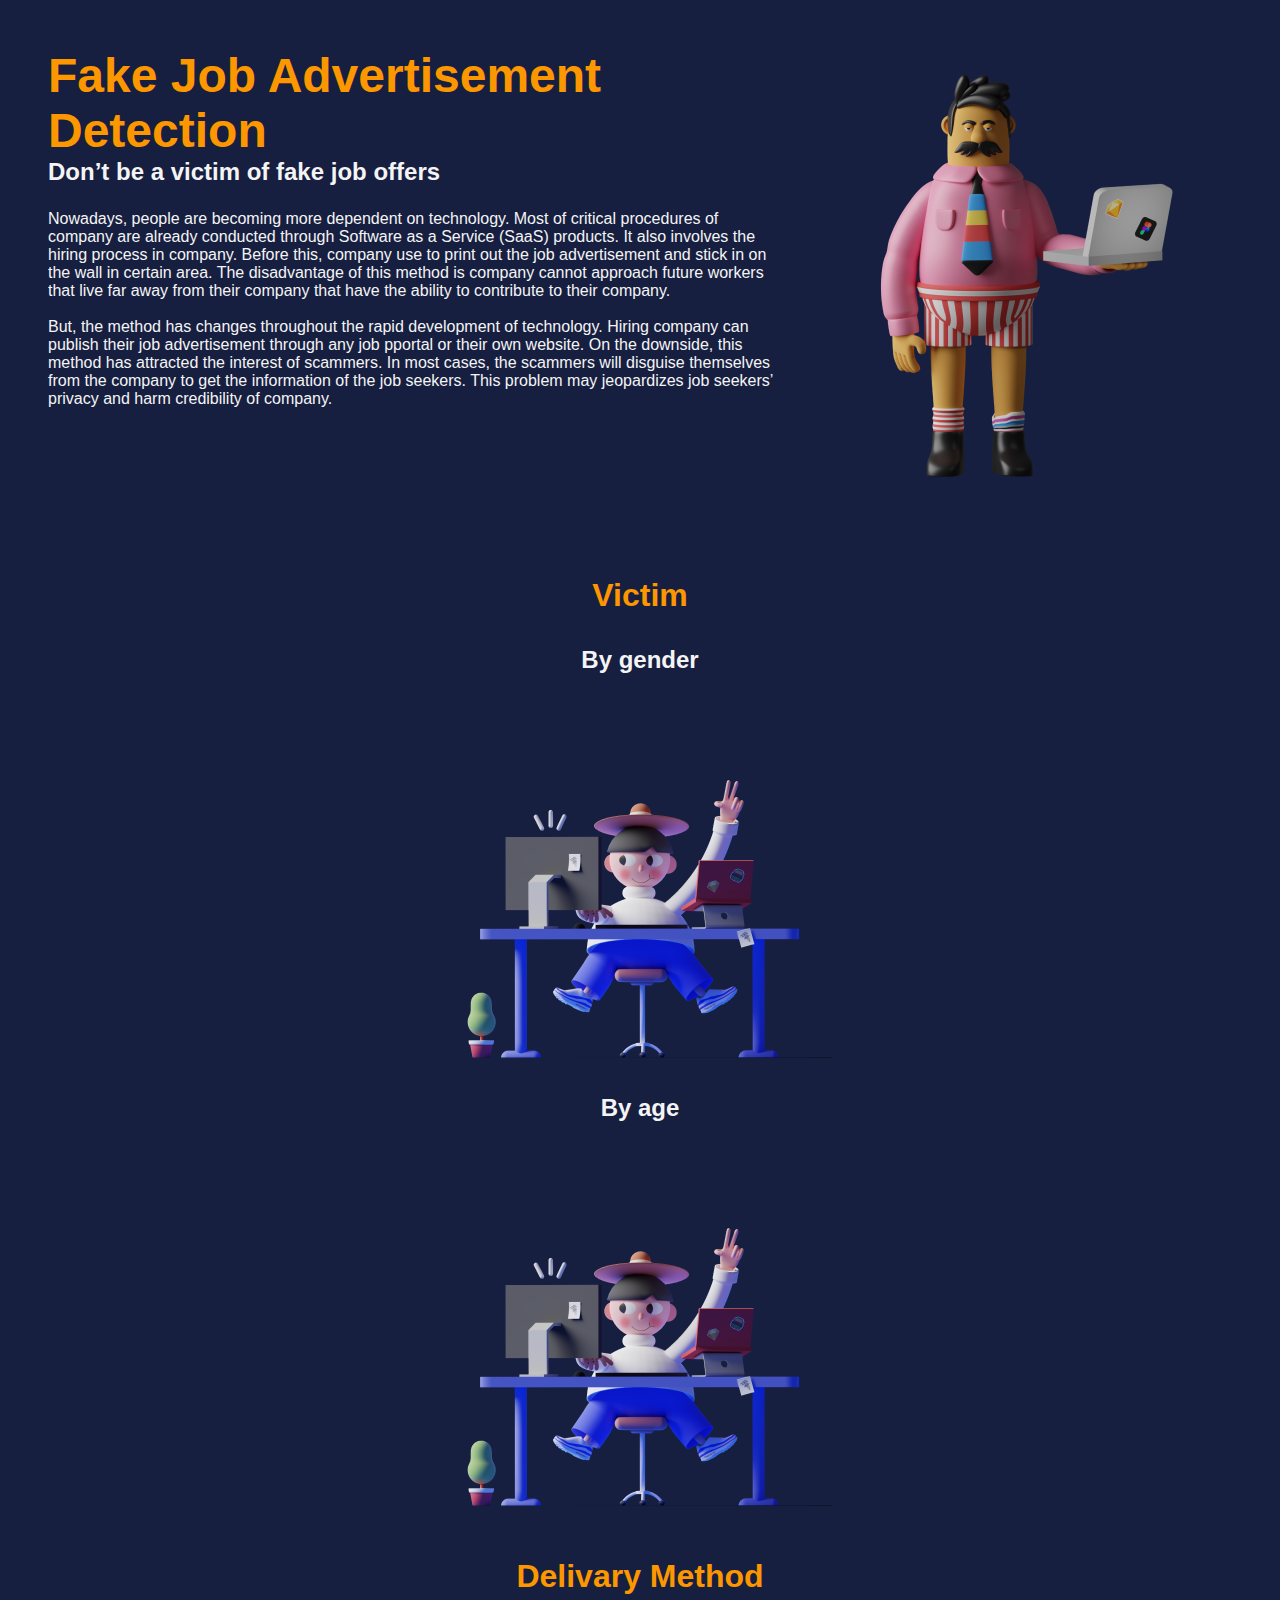
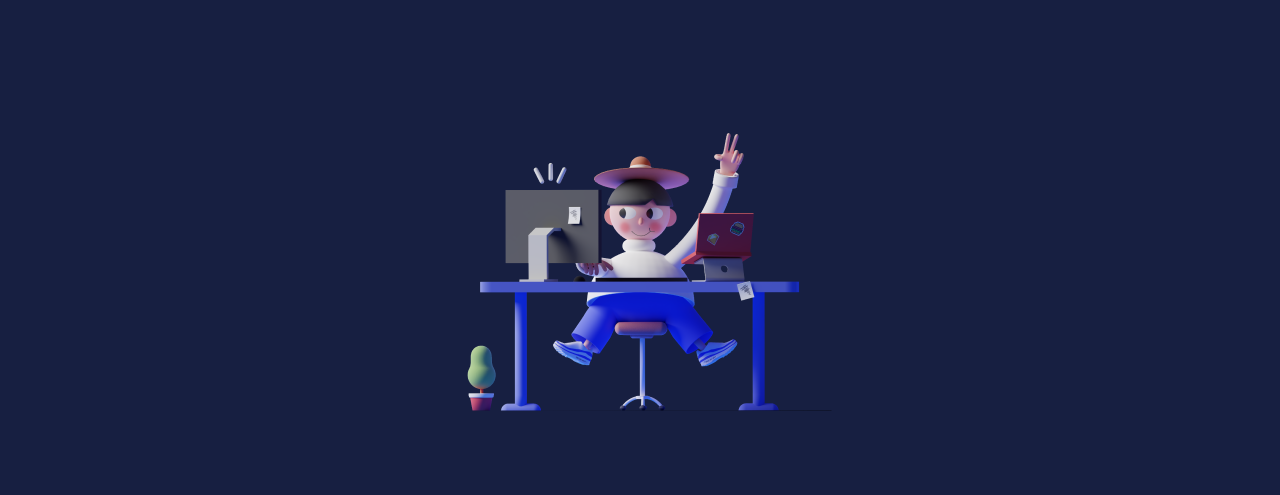
==== try.html @ 25450264 "update ui" ====
<!DOCTYPE html>
<html lang="en">
<head>
  <meta charset="UTF-8">
  <meta name="viewport" content="width=device-width, initial-scale=1.0">
  <link rel="stylesheet" href="try.css">
  <title>ml</title>
</head>
<body>
  <div class="header">
    <div class="wrapper">
      <div class="left-header">
        <h1>Fake Job Advertisement <br>Detection</h1>
        <h2>Don’t be a victim of fake job offers</h2>
        <!-- <img src="./image/Saly-11.png" alt=""> -->
        <p>Nowadays, people are becoming more dependent on technology. Most of critical procedures of company are already conducted through Software as a Service (SaaS) products. It also involves the hiring process in company. Before this, company use to print out the job advertisement and stick in on the wall in certain area. The disadvantage of this method is company cannot approach future workers that live far away from their company that have the ability to contribute to their company. <br><br>
  
          But, the method has changes throughout the rapid development of technology. Hiring company can publish their job advertisement through any job pportal or their own website. On the downside, this method has attracted the interest of scammers. In most cases, the scammers will disguise themselves from the company to get the information of the job seekers. This problem may jeopardizes job seekers’ privacy and harm credibility of company. </p>
      </div>
      <div class="right-header">
        <img src="./image/Saly-11.png" alt="">
        <!-- <img src="./image/Saly-10.png" alt=""> -->
      </div>
    </div>
  </div>

  <div class="ps">
    <div class="content">
      <div class="content-victim">
        <h1>Victim</h1>
        <h2>By gender</h2>
        <img src="./image/Saly-10.png" alt="">
        <h2>By age</h2>
        <img src="./image/Saly-10.png" alt="">
      </div>
      <div class="content-method">
        <h1>Delivary Method</h1>
        <img src="./image/Saly-10.png" alt="">
      </div>
    </div>
  </div>
</body>
</html>
---- try.css ----
:root {
	--primary-color: #FC9700;
  --light-color: #f4f4f4;
  --dark-color:  #25305E;
}

* {
	box-sizing: border-box;
	margin: 0;
	padding: 0;
}

body {
	font-family: 'Inter', sans-serif;
	-webkit-font-smoothing: antialiased;
	background: #171f41;
}

img {
  /* background-color: lightpink; */
  margin-bottom: 2em;
}

.header, .ps {
  margin: 3em;
  justify-content: center;
  align-items: center;
  /* height: 60vh; */
  /* background-color: lightskyblue; */
}

.wrapper {
  display: grid;
  grid-template-columns: repeat(3, 1fr);
}

.left-header {
  grid-column: 1/3;
}

.left-header h1 {
  font-size: 3rem;
  color: var(--primary-color);
}

.left-header h2, p {
  margin-bottom: 1em;
  color: var(--light-color);
}

.content {
  justify-content: center;
  align-items: center;
  text-align: center;
}

.content-victim {
  margin-bottom: 1em;
  justify-content: center;
  align-items: center;
  text-align: center;
  /* background-color: lightpink; */
}

.content h1 {
  color: var(--primary-color);
  font-size: 2em;
  margin-bottom: 1em;
}

.content h2 {
  color: var(--light-color);
  font-size: 1.5em;
  /* margin-left: 1em; */
}
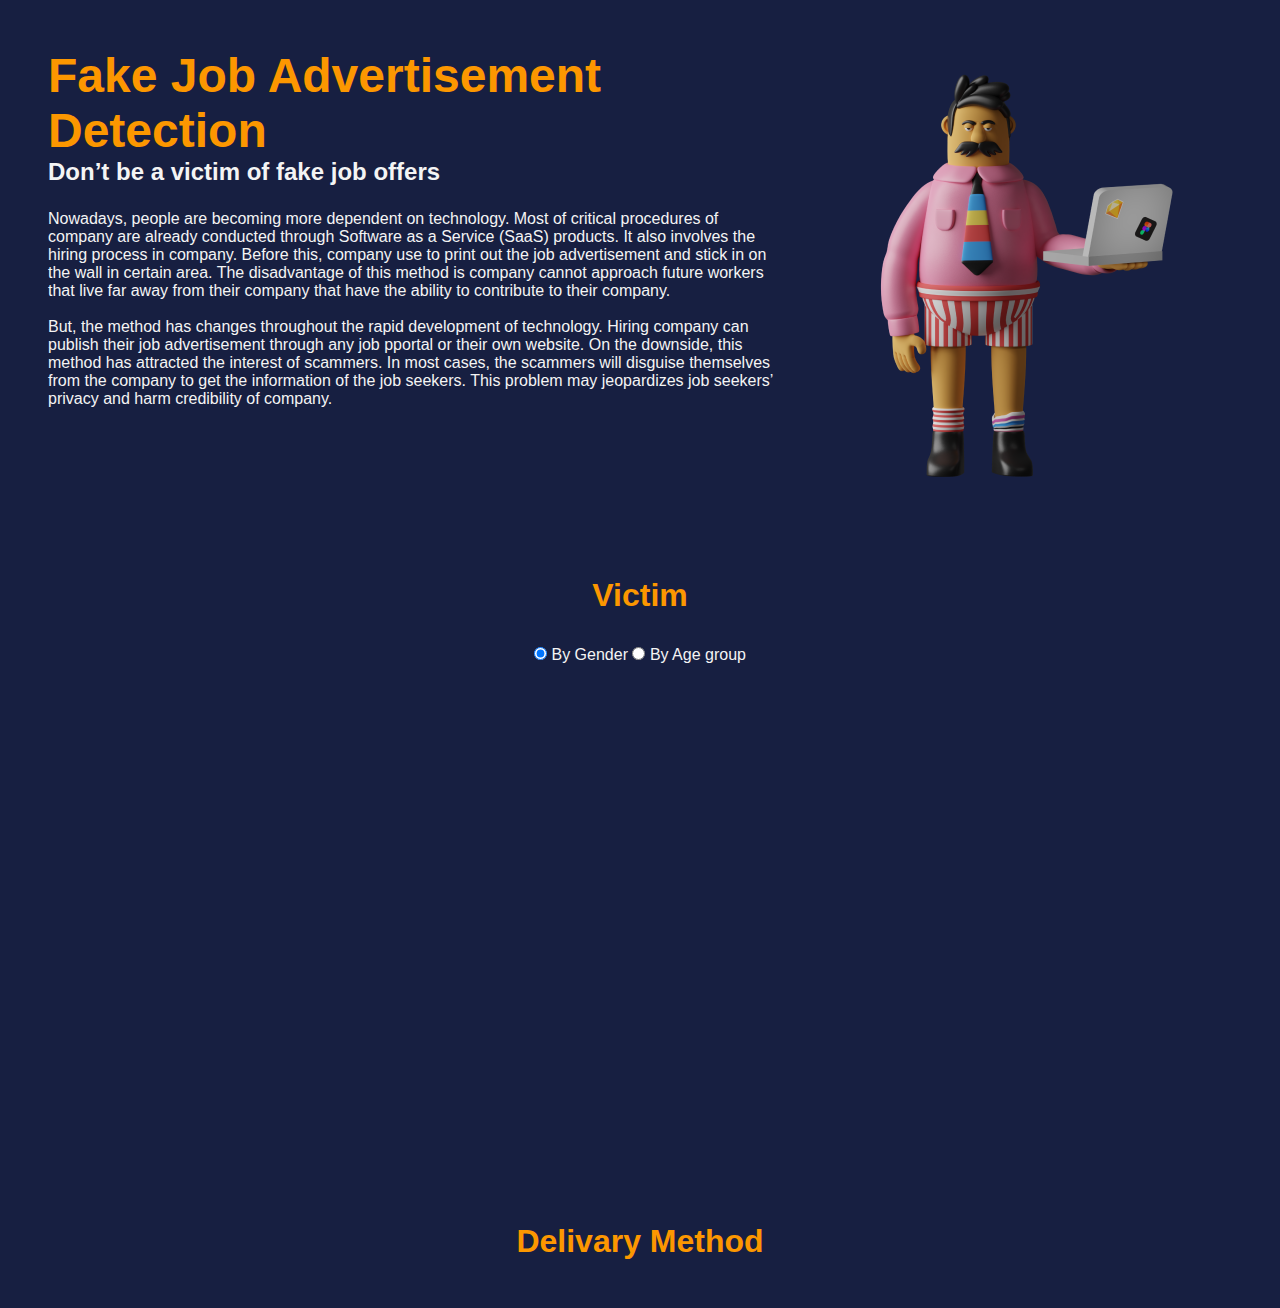
==== commit 3343fc43: "add graph" ====
--- a/try.html
+++ b/try.html
@@ -4,6 +4,8 @@
   <meta charset="UTF-8">
   <meta name="viewport" content="width=device-width, initial-scale=1.0">
   <link rel="stylesheet" href="try.css">
+  <script src="https://d3js.org/d3.v3.min.js"></script>
+  <script src="try.js"></script>
   <title>ml</title>
 </head>
 <body>
@@ -28,14 +30,401 @@
     <div class="content">
       <div class="content-victim">
         <h1>Victim</h1>
-        <h2>By gender</h2>
-        <img src="./image/Saly-10.png" alt="">
-        <h2>By age</h2>
-        <img src="./image/Saly-10.png" alt="">
+        <form>
+          <label><input type="radio" name="dataset" id="dataset" value="total" checked> By Gender</label>
+          <label><input type="radio" name="dataset" id="dataset" value="option1"> By Age group</label>
+          <!-- <label><input type="radio" name="dataset" id="dataset" value="option2"> By Age</label> -->
+        </form>
+        <script>
+          d3.select("input[value=\"total\"]").property("checked", true);
+      
+          var svg = d3.select(".content-victim")
+            .append("svg")
+            .append("g")
+          
+          svg.append("g")
+            .attr("class", "slices");
+          svg.append("g")
+            .attr("class", "labelName");
+          svg.append("g")
+            .attr("class", "labelValue");
+          svg.append("g")
+            .attr("class", "lines");
+          
+          var width = 1350,
+              height = 450,
+              radius = Math.min(width, height) / 2;
+          
+          var pie = d3.layout.pie()
+            .sort(null)
+            .value(function(d) {
+              console.log(d);
+              return d.value;
+            });
+          
+          var arc = d3.svg.arc()
+            .outerRadius(radius * 0.8)
+            .innerRadius(radius * 0.4);
+          
+          var outerArc = d3.svg.arc()
+            .innerRadius(radius * 0.9)
+            .outerRadius(radius * 0.9);
+          
+          var legendRectSize = radius * 0.05;
+          var legendSpacing = radius * 0.02;
+          
+          var div = d3.select("body").append("div").attr("class", "toolTip");
+          
+          svg.attr("transform", "translate(" + width / 2 + "," + height / 2 + ")");
+          
+          var colorRange = d3.scale.category20();
+          var color = d3.scale.ordinal()
+            .range(colorRange.range());
+          
+          
+          datasetTotal = [
+                  {label:"X", value:0.4},
+                  {label:"Female", value:64.4}, 
+                  {label:"Male", value:35.2}
+                  // {label:"Category 4", value:17},
+                  // {label:"Category 5", value:19},
+                  // {label:"Category 6", value:27}
+                  ];
+          
+          datasetOption1 = [
+                  {label:"Under 18", value:2.07}, 
+                  {label:"18 to 24", value:15.86}, 
+                  {label:"25 to 34", value:28.97},
+                  {label:"35 to 44", value:20.69},
+                  {label:"45 to 54", value:15.17},
+                  {label:"55 to 64", value:14.48},
+                  {label:"Over 65", value:2.76}
+                  ];
+          
+          // datasetOption2 = [
+          //     {label:"Category 1", value:10}, 
+          //         {label:"Category 2", value:20}, 
+          //         {label:"Category 3", value:30},
+          //         {label:"Category 4", value:5},
+          //         {label:"Category 5", value:12},
+          //         {label:"Category 6", value:23}
+          //         ];
+          
+          change(datasetTotal);
+          
+          
+          d3.selectAll("input")
+            .on("change", selectDataset);
+            
+          function selectDataset()
+          {
+            var value = this.value;
+            if (value == "total")
+            {
+              change(datasetTotal);
+            }
+            else if (value == "option1")
+            {
+              change(datasetOption1);
+            }
+            // else if (value == "option2")
+            // {
+            //   change(datasetOption2);
+            // }
+          }
+          
+          function change(data) {
+          
+            /* ------- PIE SLICES -------*/
+            var slice = svg.select(".slices").selectAll("path.slice")
+                  .data(pie(data), function(d){ return d.data.label });
+          
+              slice.enter()
+                  .insert("path")
+                  .style("fill", function(d) { return color(d.data.label); })
+                  .style("opacity", 0.7)
+                  .attr("class", "slice");
+          
+              slice
+                  .transition().duration(1000)
+                  .attrTween("d", function(d) {
+                      this._current = this._current || d;
+                      var interpolate = d3.interpolate(this._current, d);
+                      this._current = interpolate(0);
+                      return function(t) {
+                          return arc(interpolate(t));
+                      };
+                  })
+              slice
+                  .on("mousemove", function(d){
+                      div.style("left", d3.event.pageX+10+"px");
+                      div.style("top", d3.event.pageY-25+"px");
+                      div.style("display", "inline-block");
+                      div.html((d.data.label)+"<br>"+(d.data.value)+"%");
+                  });
+              slice
+                  .on("mouseout", function(d){
+                      div.style("display", "none");
+                  });
+          
+              slice.exit()
+                  .remove();
+          
+              var legend = svg.selectAll('.legend')
+                  .data(color.domain())
+                  .enter()
+                  .append('g')
+                  .attr('class', 'legend')
+                  .attr('transform', function(d, i) {
+                      var height = legendRectSize + legendSpacing;
+                      var offset =  height * color.domain().length / 2;
+                      var horz = -3 * legendRectSize;
+                      var vert = i * height - offset;
+                      return 'translate(' + horz + ',' + vert + ')';
+                  });
+          
+              // legend.append('rect')
+              //     .attr('width', legendRectSize)
+              //     .attr('height', legendRectSize)
+              //     .style('fill', color)
+              //     .style('stroke', color);
+          
+              // legend.append('text')
+              //     .attr('x', legendRectSize + legendSpacing)
+              //     .attr('y', legendRectSize - legendSpacing)
+              //     .text(function(d) { return d; })
+              //     .attr("fill", "white");
+                  
+          
+              /* ------- TEXT LABELS -------*/
+          
+              var text = svg.select(".labelName").selectAll("text")
+                  .data(pie(data), function(d){ return d.data.label });
+          
+              text.enter()
+                  .append("text")
+                  .attr("dy", ".35em")
+                  .attr("fill", "white")
+                  .text(function(d) {
+                      return (d.data.label+": "+d.value+"%");
+                  });
+          
+              function midAngle(d){
+                  return d.startAngle + (d.endAngle - d.startAngle)/2;
+              }
+          
+              text
+                  .transition().duration(1000)
+                  .attrTween("transform", function(d) {
+                console.log(d);
+                      this._current = this._current || d;
+                      var interpolate = d3.interpolate(this._current, d);
+                      this._current = interpolate(0);
+                      return function(t) {
+                          var d2 = interpolate(t);
+                          var pos = outerArc.centroid(d2);
+                          pos[0] = radius * (midAngle(d2) < Math.PI ? 1 : -1);
+                          return "translate("+ pos +")";
+                      };
+                  })
+                  .styleTween("text-anchor", function(d){
+                      this._current = this._current || d;
+                      var interpolate = d3.interpolate(this._current, d);
+                      this._current = interpolate(0);
+                      return function(t) {
+                          var d2 = interpolate(t);
+                          return midAngle(d2) < Math.PI ? "start":"end";
+                      };
+                  })
+                  .text(function(d) {
+                      return (d.data.label+": "+d.value+"%");
+                  });
+          
+          
+              text.exit()
+                  .remove();
+          
+              /* ------- SLICE TO TEXT POLYLINES -------*/
+          
+              var polyline = svg.select(".lines").selectAll("polyline")
+                  .data(pie(data), function(d){ return d.data.label });
+          
+              polyline.enter()
+                  .append("polyline");
+          
+              polyline.transition().duration(1000)
+                  .attrTween("points", function(d){
+                      this._current = this._current || d;
+                      var interpolate = d3.interpolate(this._current, d);
+                      this._current = interpolate(0);
+                      return function(t) {
+                          var d2 = interpolate(t);
+                          var pos = outerArc.centroid(d2);
+                          pos[0] = radius * 0.95 * (midAngle(d2) < Math.PI ? 1 : -1);
+                          return [arc.centroid(d2), outerArc.centroid(d2), pos];
+                      };
+                  });
+          
+              polyline.exit()
+                  .remove();
+          };
+      
+        </script>
       </div>
       <div class="content-method">
         <h1>Delivary Method</h1>
-        <img src="./image/Saly-10.png" alt="">
+        <script id='codeExcute'>
+          
+          var url = 'data.csv'
+          
+          d3.csv(url, function(error, data){
+              data.forEach(function (d) {
+                d.report = +d.report;
+              });
+              // console.log(data)
+              var margin = {top: 30, bottom: 50, left: 450, right: 30}, axisPadding = 10;
+              var Width = 500, Height = 300;
+              var svgWidth = Width + margin.left + margin.right,
+                  svgHeight = Height + margin.top + margin.bottom;
+              var maxReport = d3.max(data, function(d){ return d.report; });
+              
+              
+              // define scales and axises
+              var xScale = d3.scale.ordinal()
+                  .domain(data.map(function(d){ return d.method; }))
+                  .rangeBands([0, Width], 0.1);
+              var yScale = d3.scale.linear()
+                  .domain([0, maxReport])
+                  .range([0, Height]);
+              var color = d3.scale.category10();
+              
+              var xAxis = d3.svg.axis()
+                  .scale(xScale)
+                  .tickSize(0,0)
+                  .orient('bottom');
+              var yAxis = d3.svg.axis()
+                  .scale(yScale.copy().domain([maxReport, 0]))
+                  .tickSize(6,0)
+                  .ticks(5)
+                  .orient('left');
+              
+              // create a svg canvas
+              var svg = d3.select('.content-method')
+                  .append('svg')
+                  .attr({width: svgWidth, height: svgHeight})
+              
+              
+              // Drawing for axises
+              var xGroup = svg.append('g')
+                  .attr('class', 'xGroup')
+                  .attr('transform', 'translate(' + [margin.left, margin.top + Height + axisPadding] + ')')
+                  .attr('fill', 'white' );
+              xGroup.call(xAxis);
+              styleAxis(xGroup);
+              var yGroup = svg.append('g')
+                  .attr('class', 'yGroup')
+                  .attr('transform', 'translate(' + [margin.left - axisPadding, margin.top] + ')')
+                  .attr('fill', 'white' );
+              yGroup.call(yAxis);
+              styleAxis(yGroup);
+          
+          
+              // Label layer
+              // var label = svg.append('g')
+              //     .attr('transform', 'translate(' + [margin.left - axisPadding, margin.top] + ')');
+               
+              // label.append('text')
+              //     .text('report [%]')
+              //     .attr('transform', 'rotate(-90)')
+              //     .attr({
+              //         'text-anchor': 'start',
+              //         x: -75,
+              //         y: 20,
+              //     })
+              //     .attr('fill', 'white')
+
+              // label.append('text')
+              //     .text('Bar Chart with Tooltip')
+              //     .attr('transform', 'translate(' + [Width / 2, - margin.top / 2] + ')')
+              //     .attr({
+              //         'text-anchor': 'middle',
+              //         'font-size': '1.5em',
+              //         fill: 'steelblue',
+              //     });
+          
+          
+              // Drawing for graph body
+              var graph = svg.append('g')
+                  .attr('class', 'graph')
+                  .attr('transform', 'translate(' + [margin.left, margin.top + Height] + ')');
+              var bars = graph.selectAll('g')
+                  .data(data)
+                  .enter()
+                  .append('g')
+                  .attr('transform', function(d,i){ return 'translate(' + [xScale(d.method), -1 * yScale(d.report)] + ')'; });
+              bars.append('rect')
+                  .each(function(d,i){
+                      d3.select(this).attr({
+                          fill: color.range()[i],
+                          // fill: 'white',
+                          width: xScale.rangeBand(),
+                          height: yScale(d.report),
+                      })
+                  })
+                  // .on('mouseover', mouseover)
+                  // .on('mousemove', mousemove)
+                  // .on('mouseout', mouseout);
+              
+              bars.append('text')
+              .text(function(d){ return d.report; })
+              .each(function(d,i){
+                  d3.select(this).attr({
+                      // fill: color.range()[i],
+                      fill: 'white',
+                      stroke: 'none',
+                      x: xScale.rangeBand() / 2,
+                      y: -5,
+                      'text-anchor': 'middle',
+                  });
+              })
+              
+              
+              
+              // tooltips
+              // var div = d3.select('.content-method').append('div')
+              //     .attr('class', 'tooltip')
+              //     .style('display', 'none');
+          //     function mouseover(){
+          //         div.style('display', 'inline');
+          //     }
+          //     function mousemove(){
+          //         var d = d3.select(this).data()[0]
+          //         div
+          //             .html(d.age + '<hr/>' + d.report)
+          //             .style('left', (d3.event.pageX - 34) + 'px')
+          //             .style('top', (d3.event.pageY - 12) + 'px');
+          //     }
+          //     function mouseout(){
+          //         div.style('display', 'none');
+          //     }
+           })
+          
+          
+          function styleAxis(axis){
+              // style path
+              axis.select('.domain').attr({
+                  fill: 'none',
+                  stroke: '#888',
+                  'stroke-width': 1
+              });
+              // style tick
+              axis.selectAll('.tick line').attr({
+                  stroke: '#fff',
+                  'stroke-width': 1,
+              })
+          }
+          
+        </script>
       </div>
     </div>
   </div>
--- a/try.css
+++ b/try.css
@@ -19,6 +19,10 @@
 img {
   /* background-color: lightpink; */
   margin-bottom: 2em;
+}
+
+form {
+  margin-bottom: 1em;
 }
 
 .header, .ps {
@@ -48,18 +52,24 @@
   color: var(--light-color);
 }
 
+.ps {
+  /* background-color: lightpink; */
+  justify-content: center;
+  align-items: center;
+  text-align: center;
+  color: var(--light-color);
+}
+
 .content {
   justify-content: center;
   align-items: center;
   text-align: center;
+  /* height: 90vh; */
 }
 
 .content-victim {
-  margin-bottom: 1em;
-  justify-content: center;
-  align-items: center;
-  text-align: center;
-  /* background-color: lightpink; */
+  margin: 1em;
+  height: 70vh;
 }
 
 .content h1 {
@@ -68,12 +78,53 @@
   margin-bottom: 1em;
 }
 
-.content h2 {
+svg {
+	width: 100%;
+  height: 100%;
+}
+
+path.slice{
+	stroke-width:2px;
+}
+
+polyline{
+	opacity: .3;
+  /* stroke: black; */
+  stroke: var(--light-color);
+	stroke-width: 2px;
+	fill: none;
+}
+
+.labelValue
+{
+  font-size: 60%;
+  /* font-size: 3em; */
+  /* opacity: .5; */
   color: var(--light-color);
-  font-size: 1.5em;
-  /* margin-left: 1em; */
+	
+}
+
+.toolTip {
+    /* font-family: "Helvetica Neue", Helvetica, Arial, sans-serif; */
+    /* position: absolute; */
+    display: none;
+    width: auto;
+    height: auto;
+    background: none repeat scroll 0 0 white;
+    border: 0 none;
+    border-radius: 8px 8px 8px 8px;
+    box-shadow: -3px 3px 15px #888888;
+    color: black;
+    font-size: 12px;
+    padding: 5px;
+    text-align: center;
+}
+text {
+  font-size: 12px;
+  color: #FC9700;
 }
 
 
 
 
+
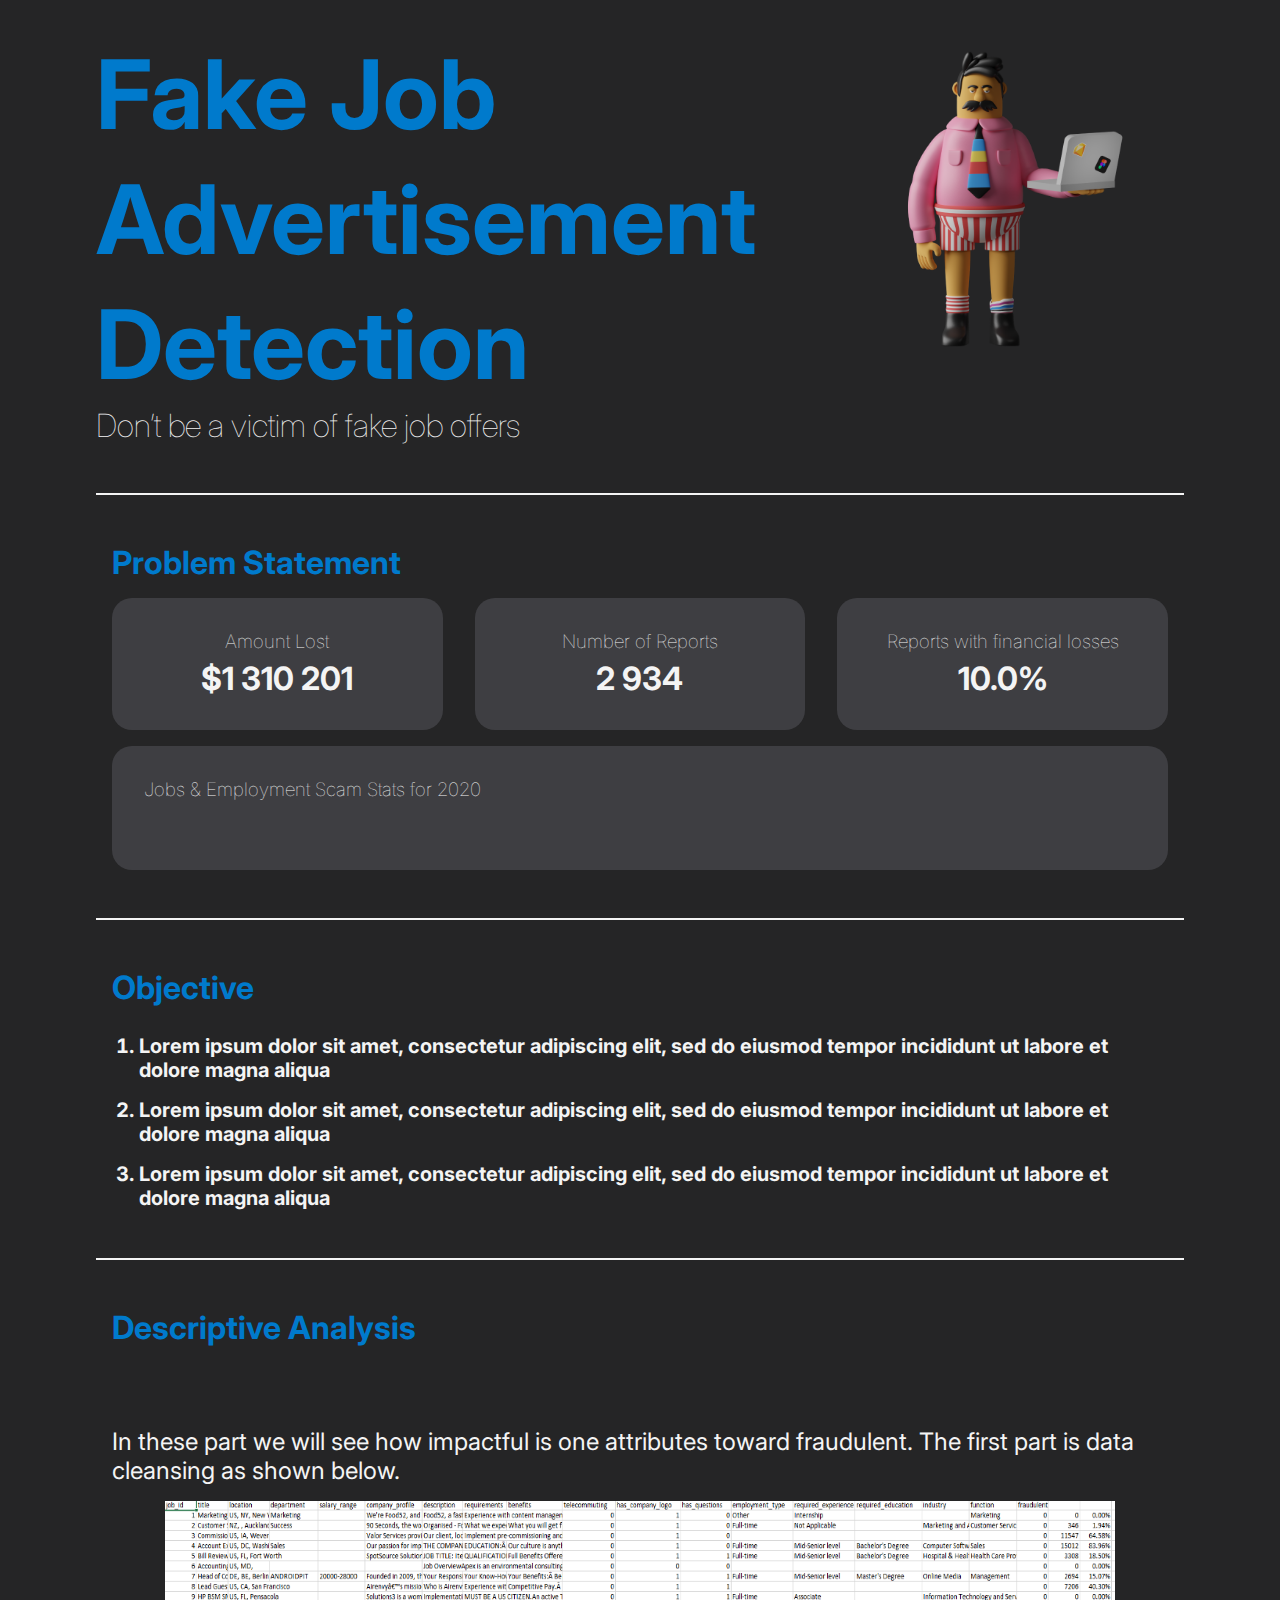
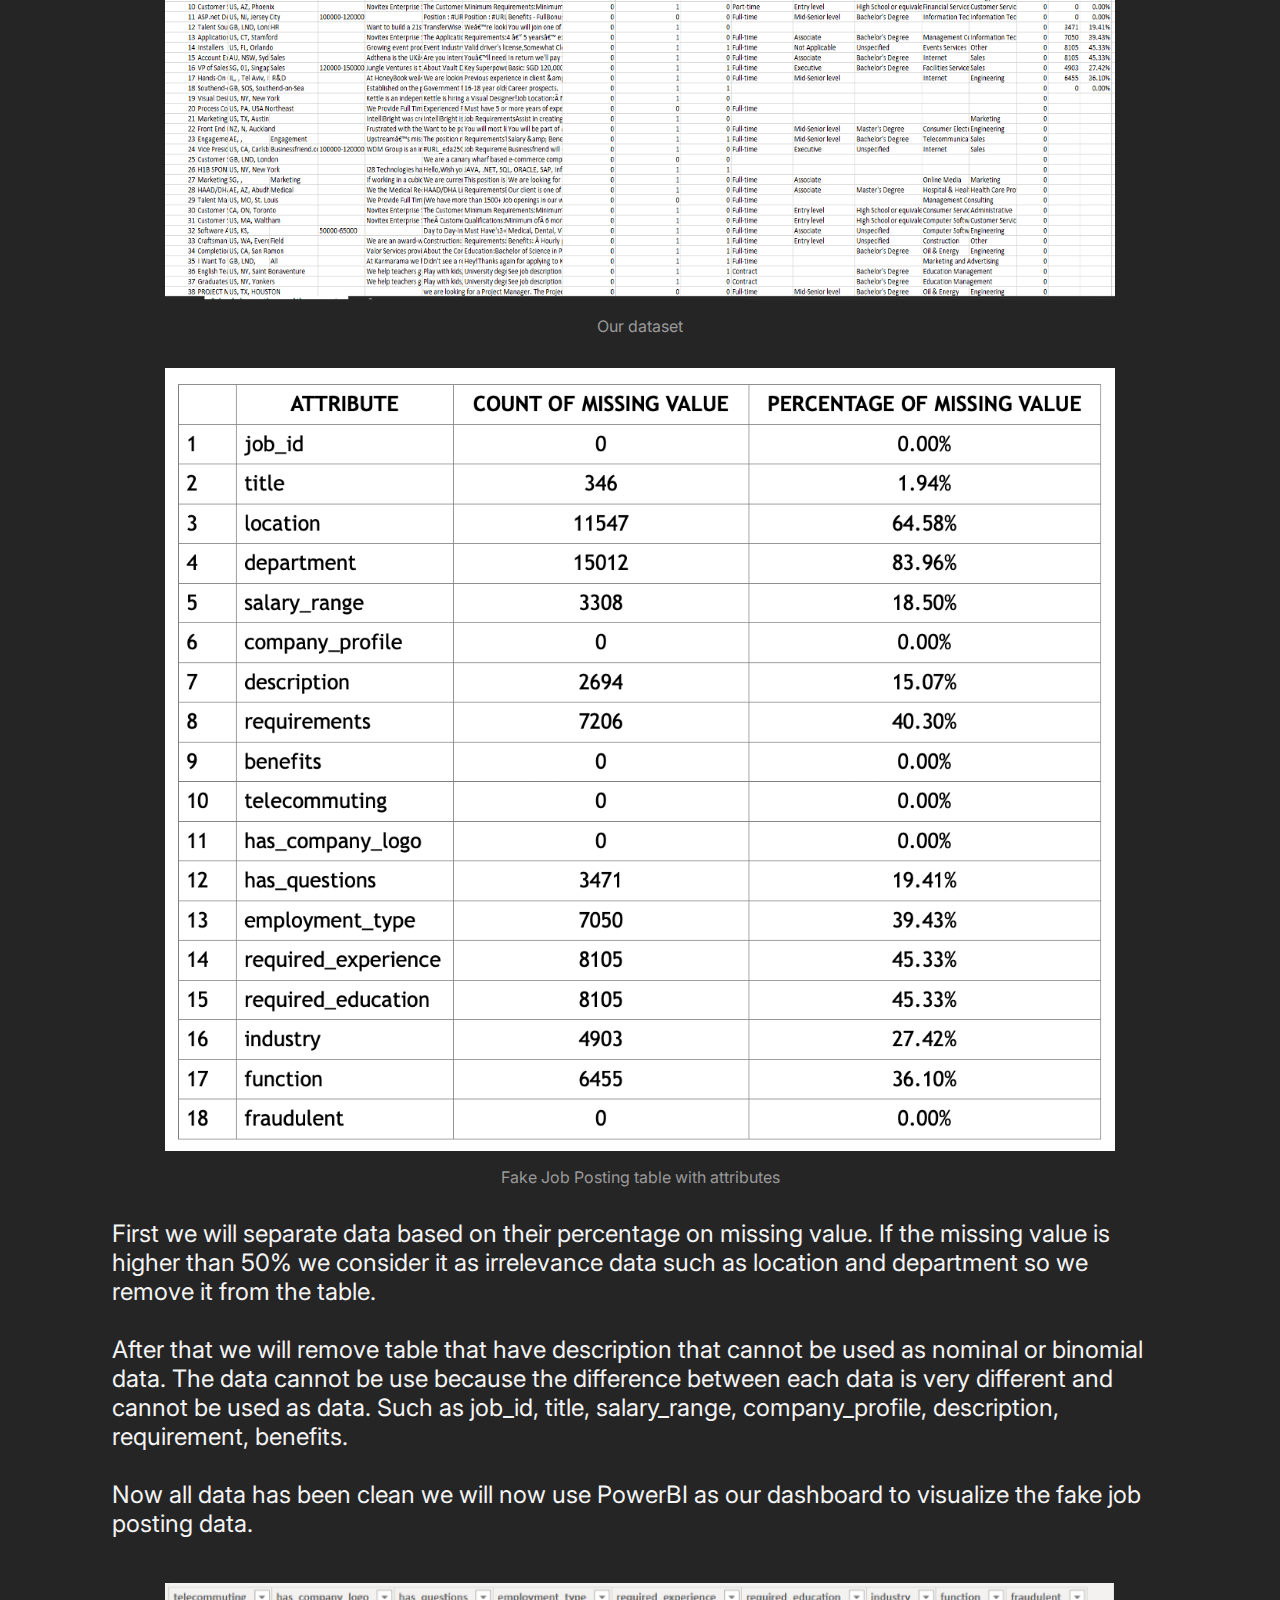
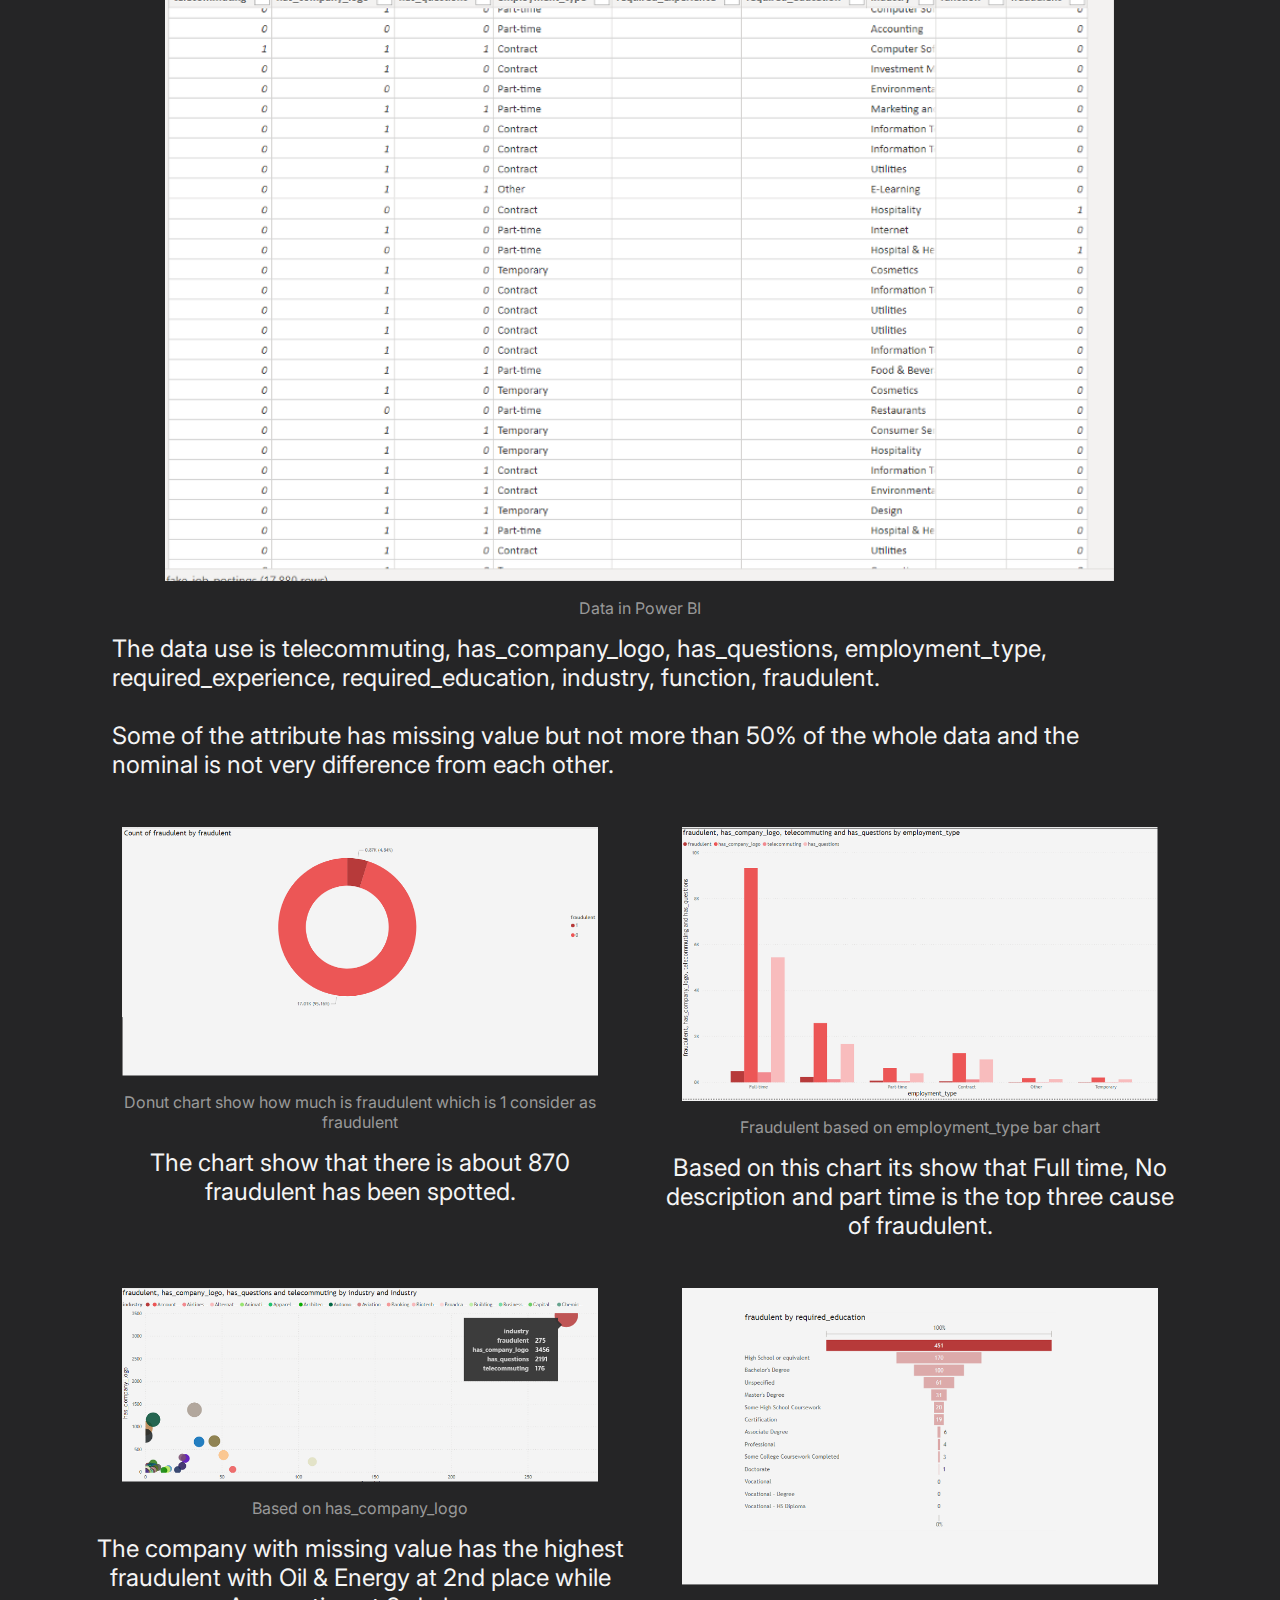
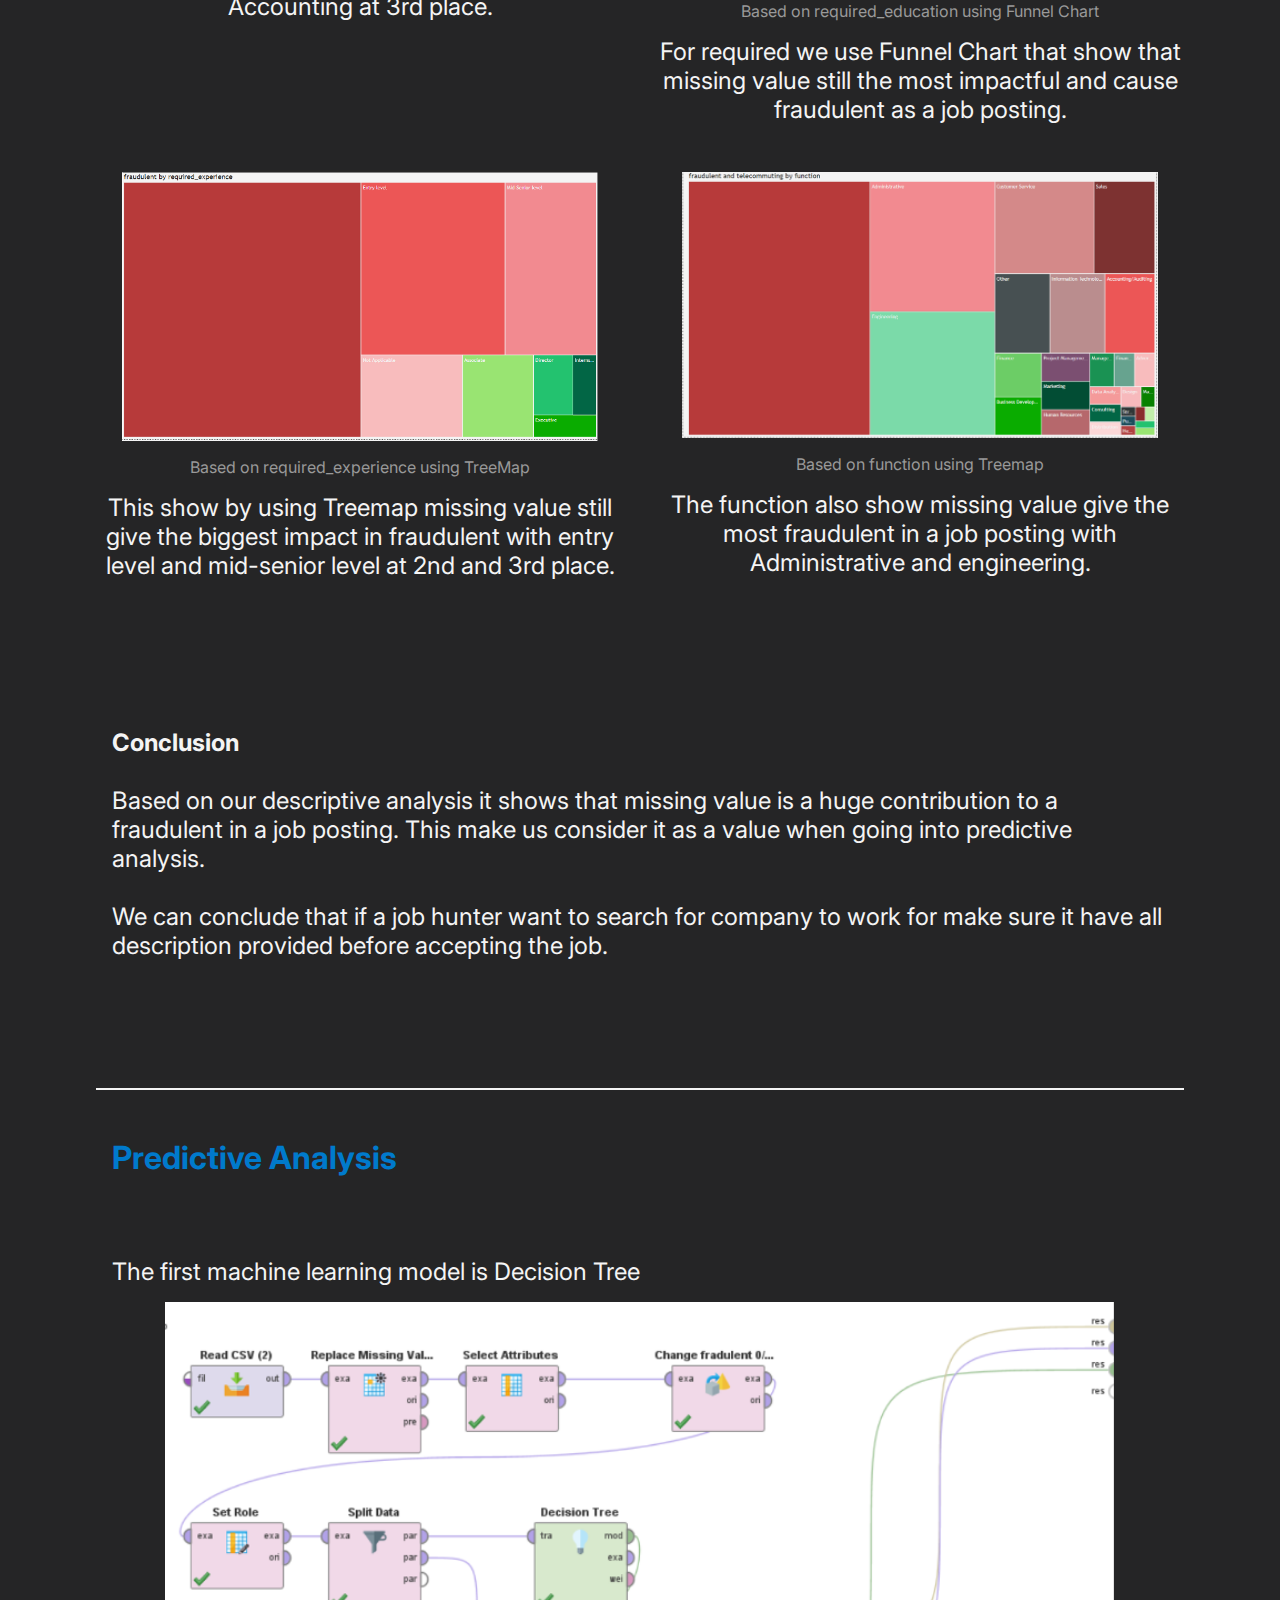
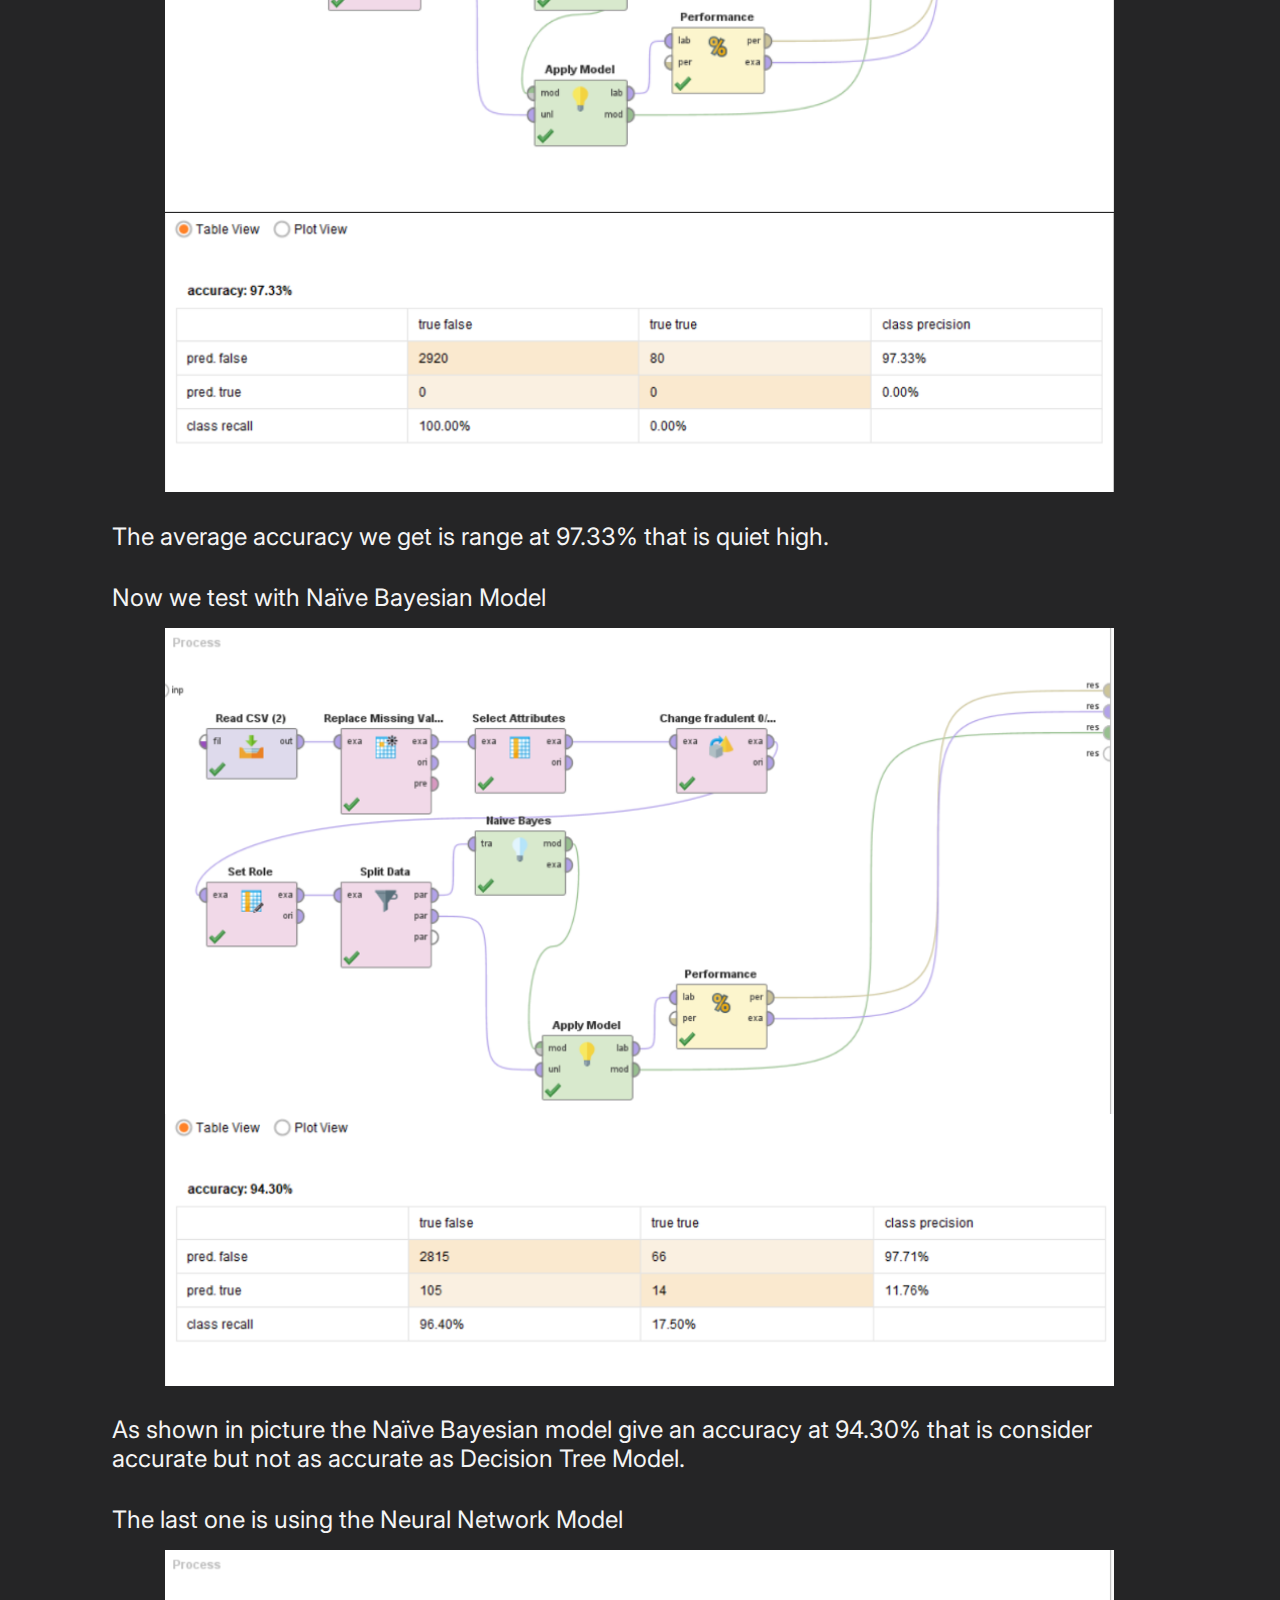
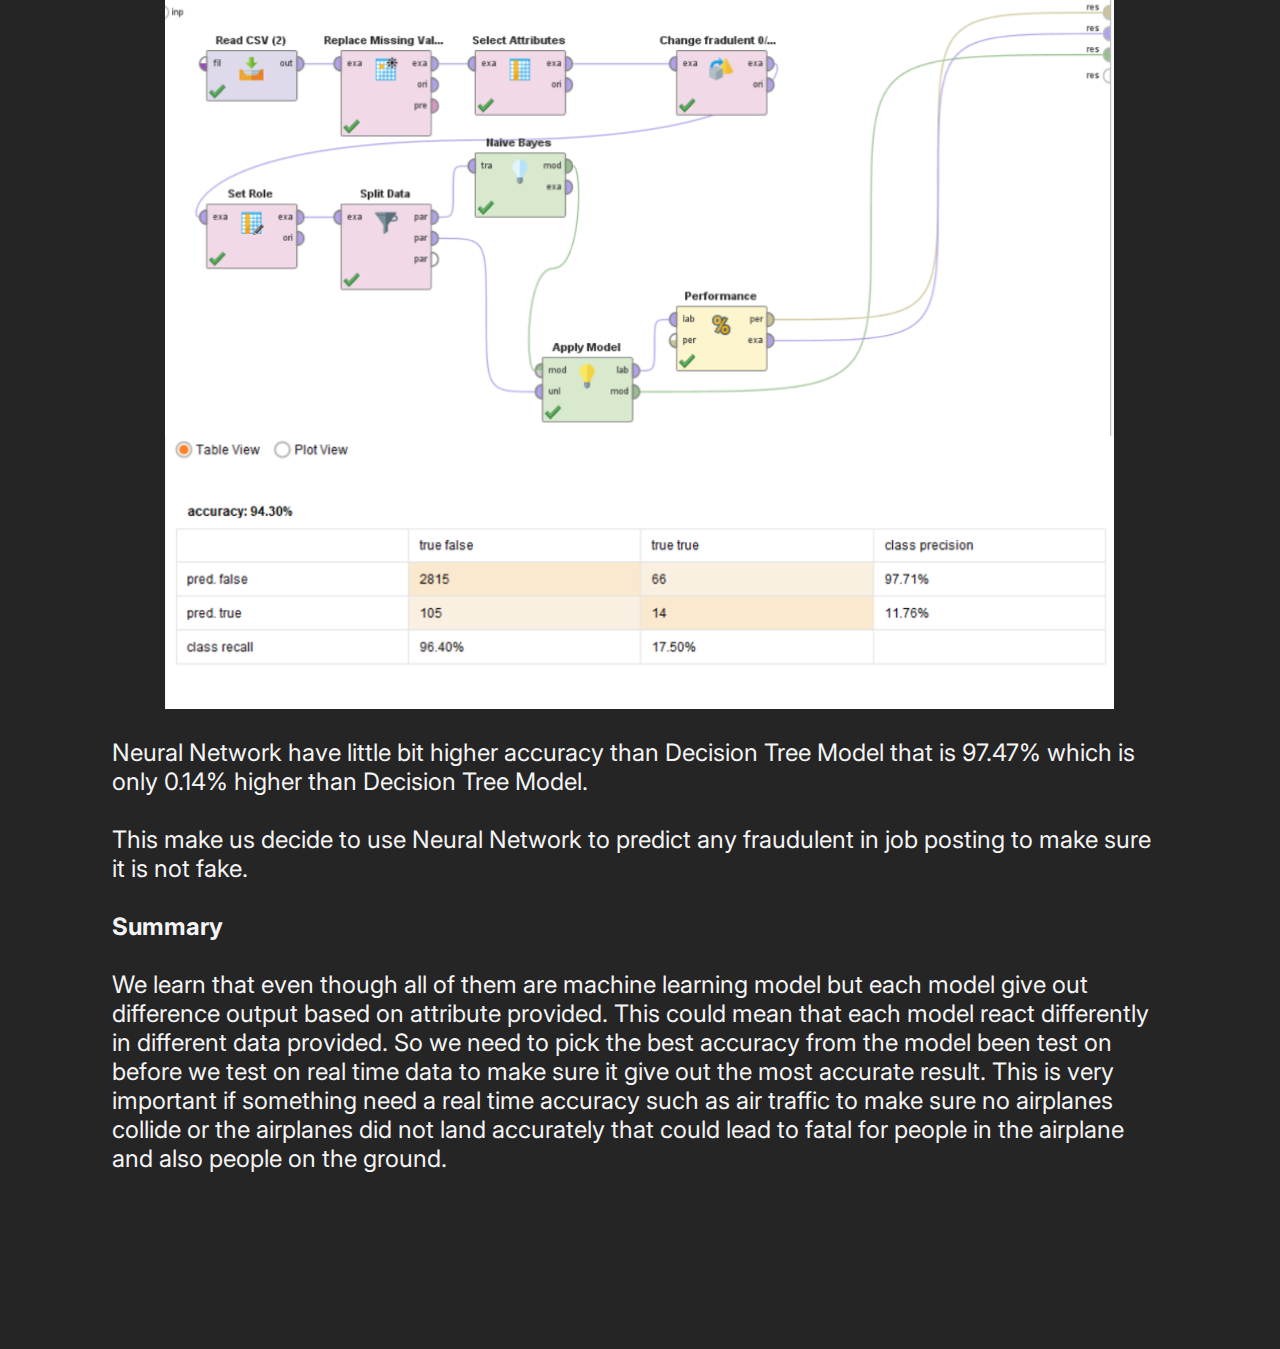
==== commit aed3a6fe: "new ui" ====
--- a/try.html
+++ b/try.html
@@ -3,430 +3,252 @@
 <head>
   <meta charset="UTF-8">
   <meta name="viewport" content="width=device-width, initial-scale=1.0">
+  <link rel="preconnect" href="https://fonts.gstatic.com">
+  <link href="https://fonts.googleapis.com/css2?family=Inter:wght@200;400&display=swap" rel="stylesheet">
+  <script src="https://d3js.org/d3.v3.min.js" charset="utf-8"></script>
   <link rel="stylesheet" href="try.css">
-  <script src="https://d3js.org/d3.v3.min.js"></script>
   <script src="try.js"></script>
   <title>ml</title>
 </head>
 <body>
-  <div class="header">
+  <div class="container">
     <div class="wrapper">
       <div class="left-header">
         <h1>Fake Job Advertisement <br>Detection</h1>
         <h2>Don’t be a victim of fake job offers</h2>
-        <!-- <img src="./image/Saly-11.png" alt=""> -->
-        <p>Nowadays, people are becoming more dependent on technology. Most of critical procedures of company are already conducted through Software as a Service (SaaS) products. It also involves the hiring process in company. Before this, company use to print out the job advertisement and stick in on the wall in certain area. The disadvantage of this method is company cannot approach future workers that live far away from their company that have the ability to contribute to their company. <br><br>
-  
-          But, the method has changes throughout the rapid development of technology. Hiring company can publish their job advertisement through any job pportal or their own website. On the downside, this method has attracted the interest of scammers. In most cases, the scammers will disguise themselves from the company to get the information of the job seekers. This problem may jeopardizes job seekers’ privacy and harm credibility of company. </p>
       </div>
       <div class="right-header">
         <img src="./image/Saly-11.png" alt="">
-        <!-- <img src="./image/Saly-10.png" alt=""> -->
-      </div>
-    </div>
+      </div>
+    </div>
+
+    <div class="line"></div>
+
+    <div class="ps">
+      <h1>Problem Statement</h1>
+    </div>
+    
+    <div class="ps-content">
+      <div class="content1">
+        <h3>Amount Lost</h3>
+        <h2>$1 310 201</h2>
+      </div>
+      <div class="content2">
+        <h3>Number of Reports</h3>
+        <h2>2 934</h2>
+      </div>
+      <div class="content3">
+        <h3>Reports with financial losses</h3>
+        <h2>10.0%</h2>
+      </div>
+    </div>
+
+    <div class="content4">
+      <h3>Jobs & Employment Scam Stats for 2020</h3>
+        <div id='vis-container'></div>
+    </div>
+
+    <div class="line"></div>
+
+    <div class="obj">
+      <h1>Objective</h1>
+      <ol>
+        <h2><li>Lorem ipsum dolor sit amet, consectetur adipiscing elit, sed do eiusmod tempor incididunt ut labore et dolore magna aliqua</li></h2><br>
+        <h2><li>Lorem ipsum dolor sit amet, consectetur adipiscing elit, sed do eiusmod tempor incididunt ut labore et dolore magna aliqua</li></h2><br>
+        <h2><li>Lorem ipsum dolor sit amet, consectetur adipiscing elit, sed do eiusmod tempor incididunt ut labore et dolore magna aliqua</li></h2>
+      </ol>
+    </div>
+
+    <div class="line"></div>
+
+    <div class="ml">
+      <h1>Descriptive Analysis</h1>
+    </div>
+
+    <!-- <section class="tabs">
+			<div class="option">
+				<div id="tab-1" class="tab-item tab-border">
+					<p class="hide-sm">Dataset Description</p>
+				</div>
+				<div id="tab-1" class="tab-item tab-border">
+					<p class="hide-sm">Descriptive Analysis</p>
+				</div>
+				<div id="tab-2" class="tab-item">
+					<p class="hide-sm">Predictive Analysis</p>
+				</div>
+			</div>
+    </section> -->
+    
+    <section class="tab-content">
+			<div class="option">
+
+				<!-- Tab Content 1 -->
+				<div id="tab-2-content" class="tab-content-item show">
+					<div class="tab-2-content-top">
+						<div>
+							<p class="text-lg">
+								In these part we will see how impactful is one attributes toward fraudulent. The first part is data cleansing as shown below.
+							</p>
+							<img src="./image/1.png" />
+							<p class="text-dark">
+								Our dataset
+							</p>
+						</div>
+
+						<div>
+							<img src="./image/2.png" alt="" />
+							<p class="text-dark">
+								Fake Job Posting table with attributes
+							</p>
+						</div>
+
+						<div>
+              <p class="text-lg">
+                First we will separate data based on their percentage on missing value. If the missing value is higher than 50% we consider it as irrelevance data such as location and department so we remove it from the table. <br><br>
+                After that we will remove table that have description that cannot be used as nominal or binomial data. The data cannot be use because the difference between each data is very different and cannot be used as data. Such as job_id, title, salary_range, company_profile, description, requirement, benefits.<br><br>
+                Now all data has been clean we will now use PowerBI as our dashboard to visualize the fake job posting data.<br><br>
+              </p>
+              <img src="./image/3.png" alt="" />
+							<p class="text-dark">
+								Data in Power BI
+							</p>
+              <p class="text-lg">
+                The data use is telecommuting, has_company_logo, has_questions, employment_type, required_experience, required_education, industry, function, fraudulent. <br><br>
+                Some of the attribute has missing value but not more than 50% of the whole data and the nominal is not very difference from each other.
+              </p>
+						</div>
+						
+					</div>
+
+					<div class="tab-2-content-bottom">
+
+            <div>
+							<img src="./image/4.png" alt="" />
+							<p class="text-dark">
+								Donut chart show how much is fraudulent which is 1 consider as fraudulent
+              </p>
+              <p class="text-lg">
+                The chart show that there is about 870 fraudulent has been spotted.
+              </p>
+            </div>
+            <div>
+							<img src="./image/5.png" alt="" />
+							<p class="text-dark">
+                Fraudulent based on employment_type bar chart
+              </p>
+              <p class="text-lg">
+                Based on this chart its show that Full time, No description and part time is the top three cause of fraudulent.
+              </p>
+            </div>
+            <div>
+							<img src="./image/6.png" alt="" />
+							<p class="text-dark">
+                Based on has_company_logo
+              </p>
+              <p class="text-lg">
+                The company with missing value has the highest fraudulent with Oil & Energy at 2nd place while Accounting at 3rd place.
+              </p>
+            </div>
+            <div>
+							<img src="./image/7.png" alt="" />
+							<p class="text-dark">
+                Based on required_education using Funnel Chart
+              </p>
+              <p class="text-lg">
+                For required we use Funnel Chart that show that missing value still the most impactful and cause fraudulent as a job posting.
+              </p>
+            </div>
+            <div>
+							<img src="./image/8.png" alt="" />
+							<p class="text-dark">
+                Based on required_experience using TreeMap
+              </p>
+              <p class="text-lg">
+                This show by using Treemap missing value still give the biggest impact in fraudulent with entry level and mid-senior level at 2nd and 3rd place.
+              </p>
+            </div>
+            <div>
+							<img src="./image/9.png" alt="" />
+							<p class="text-dark">
+                Based on function using Treemap
+              </p>
+              <p class="text-lg">
+                The function also show missing value give the most fraudulent in a job posting with Administrative and engineering.
+              </p>
+            </div>
+					</div>
+
+					<div class="tab-2-content-top">
+						<div>
+							<p class="text-lg">
+								<br><br><br><br><b>Conclusion</b><br><br>
+								Based on our descriptive analysis it shows that missing value is a huge contribution to a fraudulent in a job posting. This make us consider it as a value when going into predictive analysis.<br><br>
+								We can conclude that if a job hunter want to search for company to work for make sure it have all description provided before accepting the job. 
+							</p>
+					</div>
+				</div>
+				
+		</section>
+		<div class="line"></div>
+
+    <div class="ml">
+      <h1>Predictive Analysis</h1>
+		</div>
+		
+    <section class="tab-content">
+			<div class="option">
+
+				<!-- Tab Content 1 -->
+				<div id="tab-2-content" class="tab-content-item show">
+					<div class="tab-2-content-top">
+						<div>
+							<p class="text-lg">
+								The first machine learning model is Decision Tree 
+							</p>
+							<img src="./image/10.png" />
+							<img src="./image/11.png" />
+							<p class="text-lg">
+								<br>The average accuracy we get is range at 97.33% that is quiet high.
+							</p>
+						</div>
+
+						<div>
+							<p class="text-lg">
+								Now we test with Naïve Bayesian Model 
+							</p>
+							<img src="./image/12.png" />
+							<img src="./image/13.png" />
+							<p class="text-lg">
+								<br>As shown in picture the Naïve Bayesian model give an accuracy at 94.30% that is consider accurate but not as accurate as Decision Tree Model.
+							</p>
+						</div>
+
+						<div>
+							<p class="text-lg">
+								The last one is using the Neural Network Model  
+							</p>
+							<img src="./image/12.png" />
+							<img src="./image/13.png" />
+							<p class="text-lg">
+								<br>Neural Network have little bit higher accuracy than Decision Tree Model that is 97.47% which is only 0.14% higher than Decision Tree Model.<br><br>
+
+								This make us decide to use Neural Network to predict any fraudulent in job posting to make sure it is not fake.<br><br>
+
+								<b>Summary</b><br><br>
+
+								We learn that even though all of them are machine learning model but each model give out difference output based on attribute provided. This could mean that each model react differently in different data provided. So we need to pick the best accuracy from the model been test on before we test on real time data to make sure it give out the most accurate result. This is very important if something need a real time accuracy such as air traffic to make sure no airplanes collide or the airplanes did not land accurately that could lead to fatal for people in the airplane and also people on the ground.
+							</p>
+						</div>
+						
+					</div>
+
+				</div>
+				
+		</section>
+
   </div>
 
-  <div class="ps">
-    <div class="content">
-      <div class="content-victim">
-        <h1>Victim</h1>
-        <form>
-          <label><input type="radio" name="dataset" id="dataset" value="total" checked> By Gender</label>
-          <label><input type="radio" name="dataset" id="dataset" value="option1"> By Age group</label>
-          <!-- <label><input type="radio" name="dataset" id="dataset" value="option2"> By Age</label> -->
-        </form>
-        <script>
-          d3.select("input[value=\"total\"]").property("checked", true);
-      
-          var svg = d3.select(".content-victim")
-            .append("svg")
-            .append("g")
-          
-          svg.append("g")
-            .attr("class", "slices");
-          svg.append("g")
-            .attr("class", "labelName");
-          svg.append("g")
-            .attr("class", "labelValue");
-          svg.append("g")
-            .attr("class", "lines");
-          
-          var width = 1350,
-              height = 450,
-              radius = Math.min(width, height) / 2;
-          
-          var pie = d3.layout.pie()
-            .sort(null)
-            .value(function(d) {
-              console.log(d);
-              return d.value;
-            });
-          
-          var arc = d3.svg.arc()
-            .outerRadius(radius * 0.8)
-            .innerRadius(radius * 0.4);
-          
-          var outerArc = d3.svg.arc()
-            .innerRadius(radius * 0.9)
-            .outerRadius(radius * 0.9);
-          
-          var legendRectSize = radius * 0.05;
-          var legendSpacing = radius * 0.02;
-          
-          var div = d3.select("body").append("div").attr("class", "toolTip");
-          
-          svg.attr("transform", "translate(" + width / 2 + "," + height / 2 + ")");
-          
-          var colorRange = d3.scale.category20();
-          var color = d3.scale.ordinal()
-            .range(colorRange.range());
-          
-          
-          datasetTotal = [
-                  {label:"X", value:0.4},
-                  {label:"Female", value:64.4}, 
-                  {label:"Male", value:35.2}
-                  // {label:"Category 4", value:17},
-                  // {label:"Category 5", value:19},
-                  // {label:"Category 6", value:27}
-                  ];
-          
-          datasetOption1 = [
-                  {label:"Under 18", value:2.07}, 
-                  {label:"18 to 24", value:15.86}, 
-                  {label:"25 to 34", value:28.97},
-                  {label:"35 to 44", value:20.69},
-                  {label:"45 to 54", value:15.17},
-                  {label:"55 to 64", value:14.48},
-                  {label:"Over 65", value:2.76}
-                  ];
-          
-          // datasetOption2 = [
-          //     {label:"Category 1", value:10}, 
-          //         {label:"Category 2", value:20}, 
-          //         {label:"Category 3", value:30},
-          //         {label:"Category 4", value:5},
-          //         {label:"Category 5", value:12},
-          //         {label:"Category 6", value:23}
-          //         ];
-          
-          change(datasetTotal);
-          
-          
-          d3.selectAll("input")
-            .on("change", selectDataset);
-            
-          function selectDataset()
-          {
-            var value = this.value;
-            if (value == "total")
-            {
-              change(datasetTotal);
-            }
-            else if (value == "option1")
-            {
-              change(datasetOption1);
-            }
-            // else if (value == "option2")
-            // {
-            //   change(datasetOption2);
-            // }
-          }
-          
-          function change(data) {
-          
-            /* ------- PIE SLICES -------*/
-            var slice = svg.select(".slices").selectAll("path.slice")
-                  .data(pie(data), function(d){ return d.data.label });
-          
-              slice.enter()
-                  .insert("path")
-                  .style("fill", function(d) { return color(d.data.label); })
-                  .style("opacity", 0.7)
-                  .attr("class", "slice");
-          
-              slice
-                  .transition().duration(1000)
-                  .attrTween("d", function(d) {
-                      this._current = this._current || d;
-                      var interpolate = d3.interpolate(this._current, d);
-                      this._current = interpolate(0);
-                      return function(t) {
-                          return arc(interpolate(t));
-                      };
-                  })
-              slice
-                  .on("mousemove", function(d){
-                      div.style("left", d3.event.pageX+10+"px");
-                      div.style("top", d3.event.pageY-25+"px");
-                      div.style("display", "inline-block");
-                      div.html((d.data.label)+"<br>"+(d.data.value)+"%");
-                  });
-              slice
-                  .on("mouseout", function(d){
-                      div.style("display", "none");
-                  });
-          
-              slice.exit()
-                  .remove();
-          
-              var legend = svg.selectAll('.legend')
-                  .data(color.domain())
-                  .enter()
-                  .append('g')
-                  .attr('class', 'legend')
-                  .attr('transform', function(d, i) {
-                      var height = legendRectSize + legendSpacing;
-                      var offset =  height * color.domain().length / 2;
-                      var horz = -3 * legendRectSize;
-                      var vert = i * height - offset;
-                      return 'translate(' + horz + ',' + vert + ')';
-                  });
-          
-              // legend.append('rect')
-              //     .attr('width', legendRectSize)
-              //     .attr('height', legendRectSize)
-              //     .style('fill', color)
-              //     .style('stroke', color);
-          
-              // legend.append('text')
-              //     .attr('x', legendRectSize + legendSpacing)
-              //     .attr('y', legendRectSize - legendSpacing)
-              //     .text(function(d) { return d; })
-              //     .attr("fill", "white");
-                  
-          
-              /* ------- TEXT LABELS -------*/
-          
-              var text = svg.select(".labelName").selectAll("text")
-                  .data(pie(data), function(d){ return d.data.label });
-          
-              text.enter()
-                  .append("text")
-                  .attr("dy", ".35em")
-                  .attr("fill", "white")
-                  .text(function(d) {
-                      return (d.data.label+": "+d.value+"%");
-                  });
-          
-              function midAngle(d){
-                  return d.startAngle + (d.endAngle - d.startAngle)/2;
-              }
-          
-              text
-                  .transition().duration(1000)
-                  .attrTween("transform", function(d) {
-                console.log(d);
-                      this._current = this._current || d;
-                      var interpolate = d3.interpolate(this._current, d);
-                      this._current = interpolate(0);
-                      return function(t) {
-                          var d2 = interpolate(t);
-                          var pos = outerArc.centroid(d2);
-                          pos[0] = radius * (midAngle(d2) < Math.PI ? 1 : -1);
-                          return "translate("+ pos +")";
-                      };
-                  })
-                  .styleTween("text-anchor", function(d){
-                      this._current = this._current || d;
-                      var interpolate = d3.interpolate(this._current, d);
-                      this._current = interpolate(0);
-                      return function(t) {
-                          var d2 = interpolate(t);
-                          return midAngle(d2) < Math.PI ? "start":"end";
-                      };
-                  })
-                  .text(function(d) {
-                      return (d.data.label+": "+d.value+"%");
-                  });
-          
-          
-              text.exit()
-                  .remove();
-          
-              /* ------- SLICE TO TEXT POLYLINES -------*/
-          
-              var polyline = svg.select(".lines").selectAll("polyline")
-                  .data(pie(data), function(d){ return d.data.label });
-          
-              polyline.enter()
-                  .append("polyline");
-          
-              polyline.transition().duration(1000)
-                  .attrTween("points", function(d){
-                      this._current = this._current || d;
-                      var interpolate = d3.interpolate(this._current, d);
-                      this._current = interpolate(0);
-                      return function(t) {
-                          var d2 = interpolate(t);
-                          var pos = outerArc.centroid(d2);
-                          pos[0] = radius * 0.95 * (midAngle(d2) < Math.PI ? 1 : -1);
-                          return [arc.centroid(d2), outerArc.centroid(d2), pos];
-                      };
-                  });
-          
-              polyline.exit()
-                  .remove();
-          };
-      
-        </script>
-      </div>
-      <div class="content-method">
-        <h1>Delivary Method</h1>
-        <script id='codeExcute'>
-          
-          var url = 'data.csv'
-          
-          d3.csv(url, function(error, data){
-              data.forEach(function (d) {
-                d.report = +d.report;
-              });
-              // console.log(data)
-              var margin = {top: 30, bottom: 50, left: 450, right: 30}, axisPadding = 10;
-              var Width = 500, Height = 300;
-              var svgWidth = Width + margin.left + margin.right,
-                  svgHeight = Height + margin.top + margin.bottom;
-              var maxReport = d3.max(data, function(d){ return d.report; });
-              
-              
-              // define scales and axises
-              var xScale = d3.scale.ordinal()
-                  .domain(data.map(function(d){ return d.method; }))
-                  .rangeBands([0, Width], 0.1);
-              var yScale = d3.scale.linear()
-                  .domain([0, maxReport])
-                  .range([0, Height]);
-              var color = d3.scale.category10();
-              
-              var xAxis = d3.svg.axis()
-                  .scale(xScale)
-                  .tickSize(0,0)
-                  .orient('bottom');
-              var yAxis = d3.svg.axis()
-                  .scale(yScale.copy().domain([maxReport, 0]))
-                  .tickSize(6,0)
-                  .ticks(5)
-                  .orient('left');
-              
-              // create a svg canvas
-              var svg = d3.select('.content-method')
-                  .append('svg')
-                  .attr({width: svgWidth, height: svgHeight})
-              
-              
-              // Drawing for axises
-              var xGroup = svg.append('g')
-                  .attr('class', 'xGroup')
-                  .attr('transform', 'translate(' + [margin.left, margin.top + Height + axisPadding] + ')')
-                  .attr('fill', 'white' );
-              xGroup.call(xAxis);
-              styleAxis(xGroup);
-              var yGroup = svg.append('g')
-                  .attr('class', 'yGroup')
-                  .attr('transform', 'translate(' + [margin.left - axisPadding, margin.top] + ')')
-                  .attr('fill', 'white' );
-              yGroup.call(yAxis);
-              styleAxis(yGroup);
-          
-          
-              // Label layer
-              // var label = svg.append('g')
-              //     .attr('transform', 'translate(' + [margin.left - axisPadding, margin.top] + ')');
-               
-              // label.append('text')
-              //     .text('report [%]')
-              //     .attr('transform', 'rotate(-90)')
-              //     .attr({
-              //         'text-anchor': 'start',
-              //         x: -75,
-              //         y: 20,
-              //     })
-              //     .attr('fill', 'white')
-
-              // label.append('text')
-              //     .text('Bar Chart with Tooltip')
-              //     .attr('transform', 'translate(' + [Width / 2, - margin.top / 2] + ')')
-              //     .attr({
-              //         'text-anchor': 'middle',
-              //         'font-size': '1.5em',
-              //         fill: 'steelblue',
-              //     });
-          
-          
-              // Drawing for graph body
-              var graph = svg.append('g')
-                  .attr('class', 'graph')
-                  .attr('transform', 'translate(' + [margin.left, margin.top + Height] + ')');
-              var bars = graph.selectAll('g')
-                  .data(data)
-                  .enter()
-                  .append('g')
-                  .attr('transform', function(d,i){ return 'translate(' + [xScale(d.method), -1 * yScale(d.report)] + ')'; });
-              bars.append('rect')
-                  .each(function(d,i){
-                      d3.select(this).attr({
-                          fill: color.range()[i],
-                          // fill: 'white',
-                          width: xScale.rangeBand(),
-                          height: yScale(d.report),
-                      })
-                  })
-                  // .on('mouseover', mouseover)
-                  // .on('mousemove', mousemove)
-                  // .on('mouseout', mouseout);
-              
-              bars.append('text')
-              .text(function(d){ return d.report; })
-              .each(function(d,i){
-                  d3.select(this).attr({
-                      // fill: color.range()[i],
-                      fill: 'white',
-                      stroke: 'none',
-                      x: xScale.rangeBand() / 2,
-                      y: -5,
-                      'text-anchor': 'middle',
-                  });
-              })
-              
-              
-              
-              // tooltips
-              // var div = d3.select('.content-method').append('div')
-              //     .attr('class', 'tooltip')
-              //     .style('display', 'none');
-          //     function mouseover(){
-          //         div.style('display', 'inline');
-          //     }
-          //     function mousemove(){
-          //         var d = d3.select(this).data()[0]
-          //         div
-          //             .html(d.age + '<hr/>' + d.report)
-          //             .style('left', (d3.event.pageX - 34) + 'px')
-          //             .style('top', (d3.event.pageY - 12) + 'px');
-          //     }
-          //     function mouseout(){
-          //         div.style('display', 'none');
-          //     }
-           })
-          
-          
-          function styleAxis(axis){
-              // style path
-              axis.select('.domain').attr({
-                  fill: 'none',
-                  stroke: '#888',
-                  'stroke-width': 1
-              });
-              // style tick
-              axis.selectAll('.tick line').attr({
-                  stroke: '#fff',
-                  'stroke-width': 1,
-              })
-          }
-          
-        </script>
-      </div>
-    </div>
-  </div>
+
+  <script src="script.js"></script>
 </body>
 </html>--- a/try.css
+++ b/try.css
@@ -1,7 +1,7 @@
 :root {
-	--primary-color: #FC9700;
-  --light-color: #f4f4f4;
-  --dark-color:  #25305E;
+  --primary-color: #007acc;
+  --secondary-color: #3e3e42;
+  --tertiary-color: #f4f4f4;
 }
 
 * {
@@ -10,30 +10,38 @@
 	padding: 0;
 }
 
+h1 {
+  color: var(--primary-color);
+}
+
+ol {
+  color: var(--tertiary-color);
+  margin: 2em;
+  font-size: smaller;
+}
+
 body {
 	font-family: 'Inter', sans-serif;
 	-webkit-font-smoothing: antialiased;
-	background: #171f41;
+	background: #252526;
 }
 
 img {
-  /* background-color: lightpink; */
-  margin-bottom: 2em;
+  width: 90%;
+  margin: auto;
+  display: block;
 }
 
-form {
-  margin-bottom: 1em;
-}
-
-.header, .ps {
-  margin: 3em;
+.container {
+  margin: 1em;
+  padding: 5em;
+  padding-top: 1em;
   justify-content: center;
   align-items: center;
-  /* height: 60vh; */
   /* background-color: lightskyblue; */
 }
 
-.wrapper {
+.wrapper, .ps-content {
   display: grid;
   grid-template-columns: repeat(3, 1fr);
 }
@@ -43,88 +51,147 @@
 }
 
 .left-header h1 {
-  font-size: 3rem;
-  color: var(--primary-color);
+  font-size: 6rem;
+  line-height: 1.3em;
 }
 
-.left-header h2, p {
-  margin-bottom: 1em;
-  color: var(--light-color);
+.left-header h2 {
+  color: var(--tertiary-color);
+  font-weight: lighter;
+  font-size: 2em;
 }
 
-.ps {
-  /* background-color: lightpink; */
-  justify-content: center;
-  align-items: center;
-  text-align: center;
-  color: var(--light-color);
+.line{
+  width: 100%;
+  /* height: 10em; */
+  border-bottom: 2px solid var(--tertiary-color);
+  margin: 3em 0;
+  }
+
+.ps, .obj, .ml {
+    margin: 1em;
 }
 
-.content {
-  justify-content: center;
-  align-items: center;
-  text-align: center;
-  /* height: 90vh; */
-}
+.ps-content {
+    align-items: center;
+    text-align: center;
+    justify-content: center;
+    margin: 1em;
+    grid-gap: 2em;
+    color: var(--tertiary-color);
+  }
 
-.content-victim {
-  margin: 1em;
-  height: 70vh;
-}
+  .ps-content h3 {
+    font-weight: lighter;
+    margin-bottom: 0.3em;
+  }
 
-.content h1 {
-  color: var(--primary-color);
-  font-size: 2em;
-  margin-bottom: 1em;
-}
+  .ps-content h2 {
+    font-size: 2em;
+  }
 
-svg {
-	width: 100%;
-  height: 100%;
-}
+  .content1, .content2, .content3, .content4 {
+    grid-column: 1fr;
+    background-color: var(--secondary-color);
+    color: var(--tertiary-color);
+    font-weight: lighter;
+    font-size: medium;
+    padding: 2em;
+    border-radius: 20px;
+  }
 
-path.slice{
-	stroke-width:2px;
-}
+  .content4 {
+    margin: 1em;
+  }
+  .content4 h3 {
+    font-weight: lighter;
+    margin-bottom: 2em;
+  }
 
-polyline{
-	opacity: .3;
-  /* stroke: black; */
-  stroke: var(--light-color);
-	stroke-width: 2px;
-	fill: none;
-}
+  #vis-container {
+    color: var(--tertiary-color);
+  }
 
-.labelValue
-{
-  font-size: 60%;
-  /* font-size: 3em; */
-  /* opacity: .5; */
-  color: var(--light-color);
-	
-}
+  select {
+    display: block;
+  } 
 
-.toolTip {
-    /* font-family: "Helvetica Neue", Helvetica, Arial, sans-serif; */
-    /* position: absolute; */
+  .bar {
+    fill: var(--tertiary-color);
+    /* opacity: 0.8; */
+    margin: 1em;
+  }
+
+  .axis path, .axis line {
+      fill: none;
+      stroke: #000;
+      shape-rendering: crispEdges;
+  }
+
+  /* Tab Content */
+  .tab-content {
+    padding: 3rem 0;
+    color: var(--tertiary-color);
+  }
+
+  /* Hide initial content */
+  #tab-2-content,
+  #tab-3-content {
     display: none;
-    width: auto;
-    height: auto;
-    background: none repeat scroll 0 0 white;
-    border: 0 none;
-    border-radius: 8px 8px 8px 8px;
-    box-shadow: -3px 3px 15px #888888;
-    color: black;
-    font-size: 12px;
-    padding: 5px;
+    opacity: 0;
+  }
+
+  .show {
+    display: block !important;
+    opacity: 1 !important;
+    transition: all 1000 ease-in;
+  }
+
+  #tab-2-content .tab-2-content-top {
+    display: grid;
+    grid-template-rows: 1fr;
+    grid-gap: 1rem;
+    justify-content: center;
+    align-items: center;
+    margin: 1em;
+    /* background-color: burlywood; */
+  }
+  
+  #tab-2-content .tab-2-content-bottom {
+    margin-top: 2rem;
+    display: grid;
+    grid-template-columns: repeat(2, 1fr);
+    grid-gap: 2rem;
     text-align: center;
-}
-text {
-  font-size: 12px;
-  color: #FC9700;
-}
+  }
+
+  /* Text Styles */
+  .text-xl {
+    font-size: 2rem;
+  }
+
+  .text-lg {
+    font-size: 1.5rem;
+    margin-bottom: 1rem;
+  }
+
+  .text-md {
+    margin-bottom: 1.5rem;
+    font-size: 1.2rem;
+  }
+
+  .text-center {
+    text-align: center;
+  }
+
+  .text-dark {
+    color: #999;
+    margin: 1em;
+    text-align: center;
+  }
 
 
 
 
 
+
